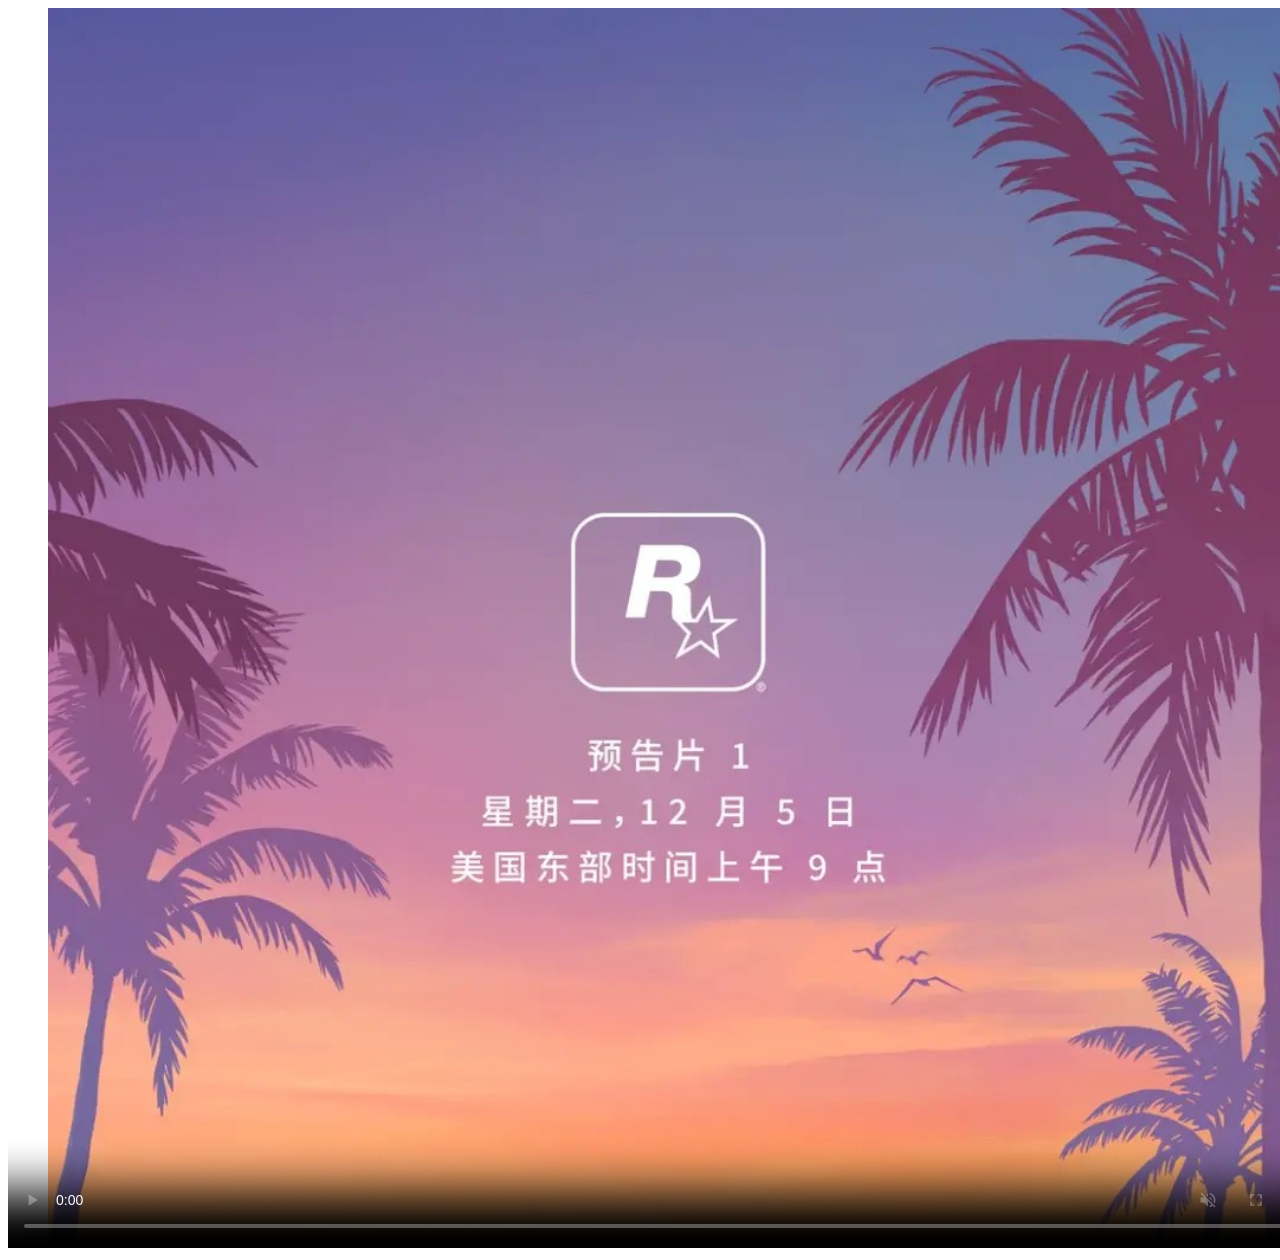
==== index.html @ 61b98185 "Update index.html" ====
<!DOCTYPE html>
<html>
<head>
    <meta charset="utf-8">
    <title>测试使用</title>
</head>
<body>
     <video width="1320" height="1240" poster="D.jpg" preload="metadata" src="movie.mp4"
     controls autoplay loop muted>
     <source src="movie.mp4" type="video/mp4">
     <source src="movie.ogg" type="video/ogg"
     你的浏览器不支持video标签。
     <track src="subtitles_no.vtt" kind="subtitles" srclang="no" label="Norwegian">
    </video>
</body>
</html>
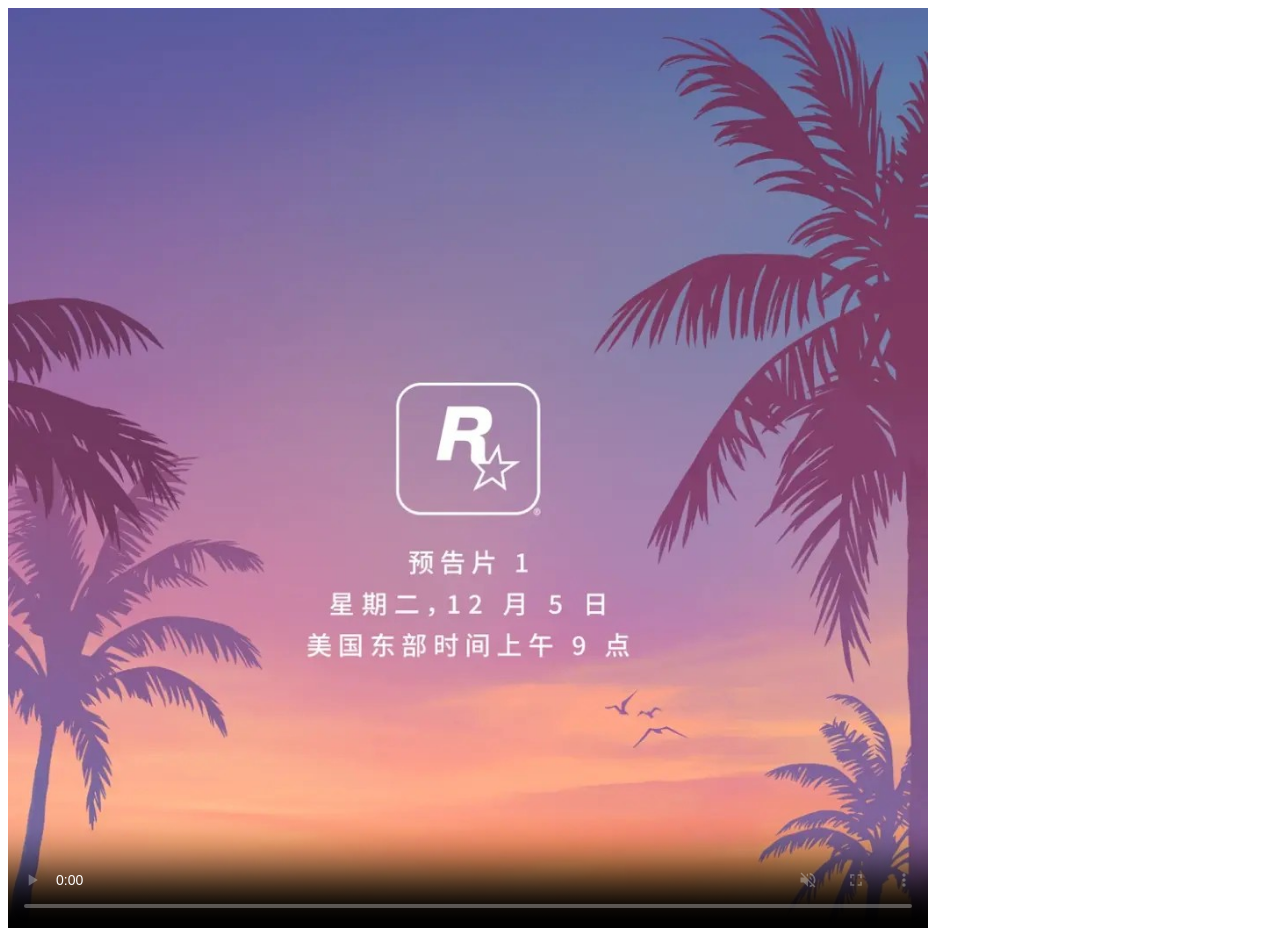
==== commit 17a465ff: "Update index.html" ====
--- a/index.html
+++ b/index.html
@@ -5,7 +5,7 @@
     <title>测试使用</title>
 </head>
 <body>
-     <video width="1320" height="1240" poster="D.jpg" preload="metadata" src="movie.mp4"
+     <video width="920" height="920" poster="D.jpg" preload="metadata" src="movie.mp4"
      controls autoplay loop muted>
      <source src="movie.mp4" type="video/mp4">
      <source src="movie.ogg" type="video/ogg"
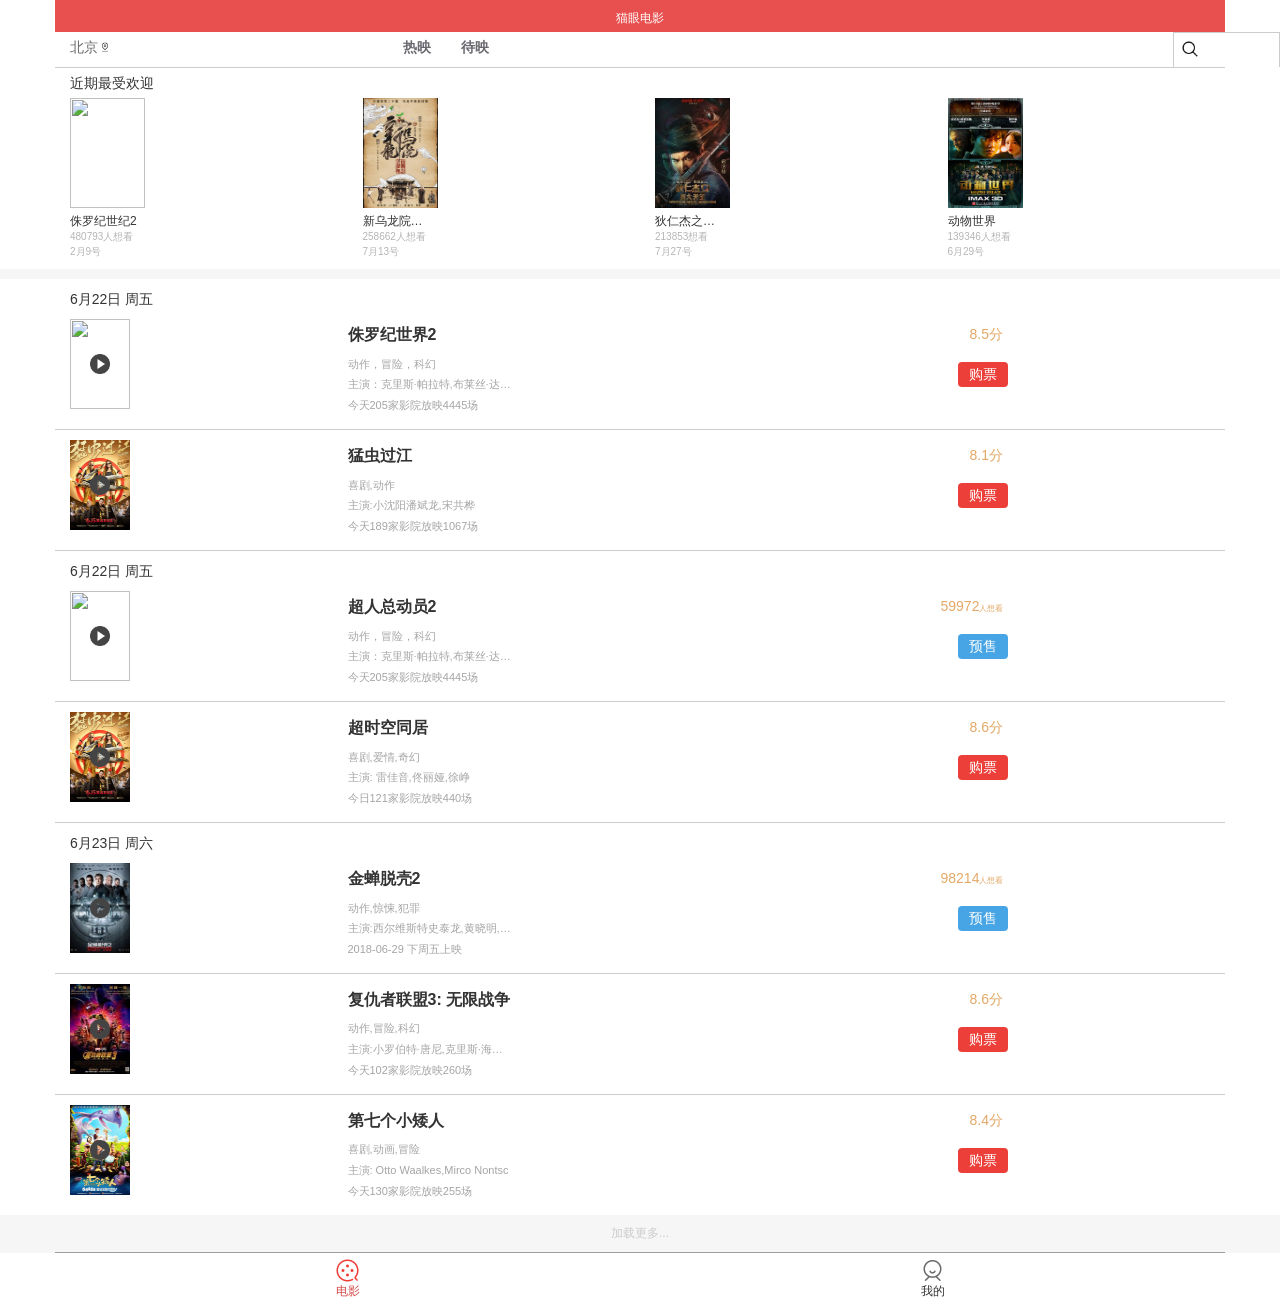
==== commit 817b07a8: "Add files via upload" ====
--- a/index.html
+++ b/index.html
@@ -1,16 +1,221 @@
-<!DOCTYPE html>
-<html>
-<head>
-    <meta charset="utf-8">
-    <title>测试使用</title>
-</head>
-<body>
-     <video width="920" height="920" poster="D.jpg" preload="metadata" src="movie.mp4"
-     controls autoplay loop muted>
-     <source src="movie.mp4" type="video/mp4">
-     <source src="movie.ogg" type="video/ogg"
-     你的浏览器不支持video标签。
-     <track src="subtitles_no.vtt" kind="subtitles" srclang="no" label="Norwegian">
-    </video>
-</body>
-</html>
+<!DOCTYPE html>
+<html>
+	<head>
+		<meta charset="utf-8">
+		<meta name="viewport" content="width=device-width, initial-scale=1.0 ,maximun-scale=1.0,minimun-scale=1.0">
+		<title></title>
+		<link rel="stylesheet" href="css/bootstrap.min.css">
+		<link rel="stylesheet" href="css/in.css">
+	</head>
+	<body>
+		<div class="o">
+			<div class="container top">
+				<div class="row head">
+					<div class="col-xs-12" id="tq" >
+						<span>猫眼电影</span>
+					</div>
+				</div>
+				<div class="row one">
+					<div class="col-xs-3" id="dq">
+						<p>北京</p>
+						<div class="sj">
+							<img src="img/wz.png" alt="">
+						</div>
+					</div>
+					<div class="col-xs-7" id="nav">
+						<p>热映</p>
+						<p>待映</p>
+					</div>
+					<div class="col-xs-1" id="d3">
+						<img src="img/ss.png" alt="">
+					</div>
+				</div>
+				<div class="two">
+					<div class="row hd">
+						<div class="col-xs-12" >
+							<span>近期最受欢迎</span>
+						</div>
+					</div>
+					<div class="row ct">
+						<div class="col-xs-3" id="t1">
+							<img src="img/movie-21.jpg" alt="">
+							<p class="ellipsis">侏罗纪世纪2</p>
+							<span>480793人想看</span>
+							<span>2月9号</span>
+						</div>
+						<div class="col-xs-3">
+							<img src="img/movie-12.jpg" alt="">
+							<p class="ellipsis">新乌龙院之***</p>
+							<span>258662人想看</span>
+							<span>7月13号</span>
+						</div>
+						<div class="col-xs-3">
+							<img src="img/movie-13.jpg" alt="">
+							<p class="ellipsis">狄仁杰之四***</p>
+							<span>213853想看</span>
+							<span>7月27号</span>
+						</div>
+						<div class="col-xs-3">
+							<img src="img/movie-14.jpg" alt="">
+							<p class="ellipsis">动物世界</p>
+							<span>139346人想看</span>
+							<span>6月29号</span>
+						</div>
+					</div>
+				</div>
+			</div>
+		</div>
+		<div class="t">
+			<div class="container">
+				<div class="row container" id="thead">
+					<p>6月22日&nbsp;周五</p>
+				</div>
+				<div class="row" id="tt1">
+					<div class="col-xs-3" id="timg" >
+						<img src="img/movie-21.jpg" alt="" id="ttp">
+						<img src="img/bf.png" alt="" id="bf">
+					</div>
+					<div class="col-xs-6" id="ttext">
+						<a href="two.html"><p>侏罗纪世界2</p></a>
+						<span>动作，冒险，科幻</span>
+						<span class="wz">主演：克里斯·帕拉特,布莱丝·达拉斯</span>
+						<span>今天205家影院放映4445场</span>
+					</div>
+					<div class="col-xs-3 gp" id="gp">
+						<p>8.5分</p>
+						<button>购票</button>
+					</div>
+				</div>
+				<div class="row" id="tt1">
+					<div class="col-xs-3" id="timg" >
+						<img src="img/movie-2.jpg" alt="" id="ttp">
+						<img src="img/bf.png" alt="" id="bf">
+					</div>
+					<div class="col-xs-6" id="ttext">
+						<p>猛虫过江</p>
+						<span>喜剧,动作</span>
+						<span class="wz">主演:小沈阳潘斌龙,宋共桦</span>
+						<span>今天189家影院放映1067场</span>
+					</div>
+					<div class="col-xs-3 gp" id="gp">
+						<p>8.1分</p>
+						<button>购票</button>
+					</div>
+				</div>
+			</div>
+			<div class="container">
+				<div class="row container" id="thead">
+					<p>6月22日&nbsp;周五</p>
+				</div>
+				<div class="row" id="tt1">
+					<div class="col-xs-3" id="timg" >
+						<img src="img/movie-21.jpg" alt="" id="ttp">
+						<img src="img/bf.png" alt="" id="bf">
+					</div>
+					<div class="col-xs-6" id="ttext">
+						<p>超人总动员2</p>
+						<span>动作，冒险，科幻</span>
+						<span class="wz">主演：克里斯·帕拉特,布莱丝·达拉斯</span>
+						<span>今天205家影院放映4445场</span>
+					</div>
+					<div class="col-xs-3 yg" id="gp">
+						<p>59972<span>人想看</span></p>
+						<button>预售</button>
+					</div>
+				</div>
+				<div class="row" id="tt1">
+					<div class="col-xs-3" id="timg" >
+						<img src="img/movie-2.jpg" alt="" id="ttp">
+						<img src="img/bf.png" alt="" id="bf">
+					</div>
+					<div class="col-xs-6" id="ttext">
+						<p>超时空同居</p>
+						<span>喜剧,爱情,奇幻</span>
+						<span class="wz">主演: 雷佳音,佟丽娅,徐峥</span>
+						<span>今日121家影院放映440场</span>
+					</div>
+					<div class="col-xs-3 gp" id="gp">
+						<p>8.6分</p>
+						<button>购票</button>
+					</div>
+				</div>
+			</div>
+			<div class="container">
+				<div class="row container" id="thead">
+					<p>6月23日&nbsp;周六</p>
+				</div>
+				<div class="row" id="tt1">
+					<div class="col-xs-3" id="timg" >
+						<img src="img/movie-8.jpg" alt="" id="ttp">
+						<img src="img/bf.png" alt="" id="bf">
+					</div>
+					<div class="col-xs-6" id="ttext">
+						<p>金蝉脱壳2</p>
+						<span>动作,惊悚,犯罪</span>
+						<span class="wz">主演:西尔维斯特史泰龙,黄晓明,戴.</span>
+						<span>2018-06-29 下周五上映</span>
+					</div>
+					<div class="col-xs-3 yg" id="gp">
+						<p>98214<span>人想看</span></p>
+						<button>预售</button>
+					</div>
+				</div>
+				<div class="row" id="tt1">
+					<div class="col-xs-3" id="timg" >
+						<img src="img/movie-9.jpg" alt="" id="ttp">
+						<img src="img/bf.png" alt="" id="bf">
+					</div>
+					<div class="col-xs-6" id="ttext">
+						<p>复仇者联盟3: 无限战争</p>
+						<span>动作,冒险,科幻</span>
+						<span class="wz">主演:小罗伯特·唐尼,克里斯·海姆斯</span>
+						<span>今天102家影院放映260场</span>
+					</div>
+					<div class="col-xs-3 gp" id="gp">
+						<p>8.6分</p>
+						<button>购票</button>
+					</div>
+				</div>
+				<div class="row" id="tt2">
+					<div class="col-xs-3" id="timg" >
+						<img src="img/movie-10.jpg" alt="" id="ttp">
+						<img src="img/bf.png" alt="" id="bf">
+					</div>
+					<div class="col-xs-6" id="ttext">
+						<p>第七个小矮人</p>
+						<span>喜剧,动画,冒险</span>
+						<span class="wz">主演: Otto Waalkes,Mirco Nontsc</span>
+						<span>今天130家影院放映255场</span>
+					</div>
+					<div class="col-xs-3 gp" id="gp">
+						<p>8.4分</p>
+						<button>购票</button>
+					</div>
+				</div>
+			</div>
+		</div>
+		<div class="container">
+			<div class="row bottom">
+				<div class="col-xs-12" id="tq" >
+					<span>加载更多...</span>
+				</div>
+			</div>
+		</div>
+		<div class="f">
+			<div class="container">
+				<div class="row">
+					<div class="col-xs-6" id="foot_nav">
+						<img src="img/movie_selected.png" alt="">
+						<p class="xz">电影</p>
+					</div>
+					<div class="col-xs-6" id="foot_nav">
+						<img src="img/user.png" alt="">
+						<p class="wx">我的</p>
+					</div>
+				</div>
+			</div>
+		</div>
+		<script src="js/jquery-1.12.4.js"></script>
+		<script src="js/bootstrap.min.js"></script>
+	</body>
+</html>
--- a/css/in.css
+++ b/css/in.css
@@ -0,0 +1,215 @@
+*{
+	margin: 0;
+	padding: 0;
+}
+ul li{
+	list-style: none;
+}
+a{
+	text-decoration: none;
+	color: #333333;
+}
+a:active,
+a:focus {
+	text-decoration: none; /* 去除下划线 */
+	outline: none; /* 去除焦点时的虚线边框 */
+	color: #333333;
+}
+body{
+	background-color: #f6f6f6;
+}
+.head{
+	padding: 10px 0 5px 0;
+	background-color: #e8504f;
+}
+#tq{
+	color: white;
+}
+#tq span{
+	font-size: 12px;
+	display: block;
+	text-align: center;
+}
+.o{
+	background-color: white;
+}
+.one{
+	border-bottom: 1px solid #ccc;
+}
+.one p{
+	text-align: center;
+	padding-top: 5px;
+	color: #6a696f;
+	float: left;
+}
+#dq p{
+	color: #696969;
+}
+.sj{
+	width:10px;
+	height: 10px;
+	float: right;
+	margin-top: 4px;
+	float: left;
+	margin-left: 2px;
+}
+.sj img{
+	width: 100%;
+	height: 100%;
+}
+#nav{
+}
+#nav p{
+	float: left;
+	margin: 0 15px;
+	font-weight: bold;
+}
+#nav p:first-child{
+	margin-left: 40px;
+}
+#d3{
+	border: 1px solid #ccc;
+	height: 35px;
+	border-bottom: 0;
+	position: absolute;
+	right:0;
+}
+#d3 img{
+	width: 20px;
+	height: 20px;
+	position: absolute;
+	left: 6px;
+	top: 6px;
+}
+.hd{
+	padding: 5px 0;
+}
+.two{
+	padding-bottom:10px;
+}
+.two img{
+	width:75px;
+	height: 110px;
+}
+#t1 img{
+	width:75px;
+	height: 110px;
+}
+.ct p{
+	font-size: 12px;
+	width: 70px;
+	margin: 5px 0 0 0 ;
+}
+.ct span{
+	font-size: 10px;
+	width: 70px;
+	display: block;
+	color: #b5b5b5;
+}
+.ellipsis {
+	white-space: nowrap;       /* 防止文本换行 */
+	overflow: hidden;          /* 隐藏溢出部分 */
+	text-overflow: ellipsis;   /* 显示省略号 */
+}
+.t{
+	background-color:white;
+	margin-top: 10px;
+}
+#thead{
+	padding-top: 10px;
+	margin-bottom: -10px;
+}
+.wz{
+	white-space: nowrap;       /* 防止文本换行 */
+	overflow: hidden;          /* 隐藏溢出部分 */
+	text-overflow: ellipsis;   /* 显示省略号 */
+}
+#tt1{
+	padding-top: 10px;
+	padding-bottom: 15px;
+	border-bottom: 1px solid #ccc;
+}
+#tt2{
+	padding-top: 10px;
+	padding-bottom: 15px;
+}
+#ttp{
+	width: 60px;
+	height: 90px;
+}
+#bf{
+	width: 20px;
+	height: 20px;
+	position: absolute;
+	left: 35px;
+	top: 35px;
+	background-color: rgba(253, 253, 253, 0.1);
+}
+#ttext p{
+	width: 170px;
+	margin-left: -15px;
+	font-size: 16px;
+	font-weight: bold;
+	padding-top: 5px;
+}
+#ttext span{
+	width: 164px;
+	font-size: 11px;
+	display: block;
+	margin-left: -15px;
+	margin-top: 5px;
+	color: #a5a5a5;
+}
+#gp p{
+	width: 90px;
+	color: #e4a867;
+	padding-top: 5px;
+}
+#gp p span{
+	font-size: 8px;
+}
+#gp button{
+	width: 50px;
+	height: 25px;
+	border-radius: 4px;
+	border: 0;
+	color: white;
+	margin-top: 8px;
+	margin-left: 10px;
+}
+.yg p{
+	margin-left: -7px;
+}
+.gp p{
+	margin-left: 22px;
+}
+.yg button{
+	background-color: #47a5e5;
+}
+.gp button{
+	background-color: #ec3f39;
+}
+.bottom{
+	padding: 10px 0 10px 0;
+	border-bottom: 1px solid #9e9e9e;
+}
+.bottom span{
+	color: #ccc;
+}
+.f{
+	background-color: white;
+	padding-top: 5px;
+}
+#foot_nav img{
+	width:25px;
+	height: 25px;
+	display: block;
+	margin: auto;
+}
+#foot_nav p{
+	font-size: 12px;
+	text-align: center;
+}
+.xz{
+	color: #d44848;
+}
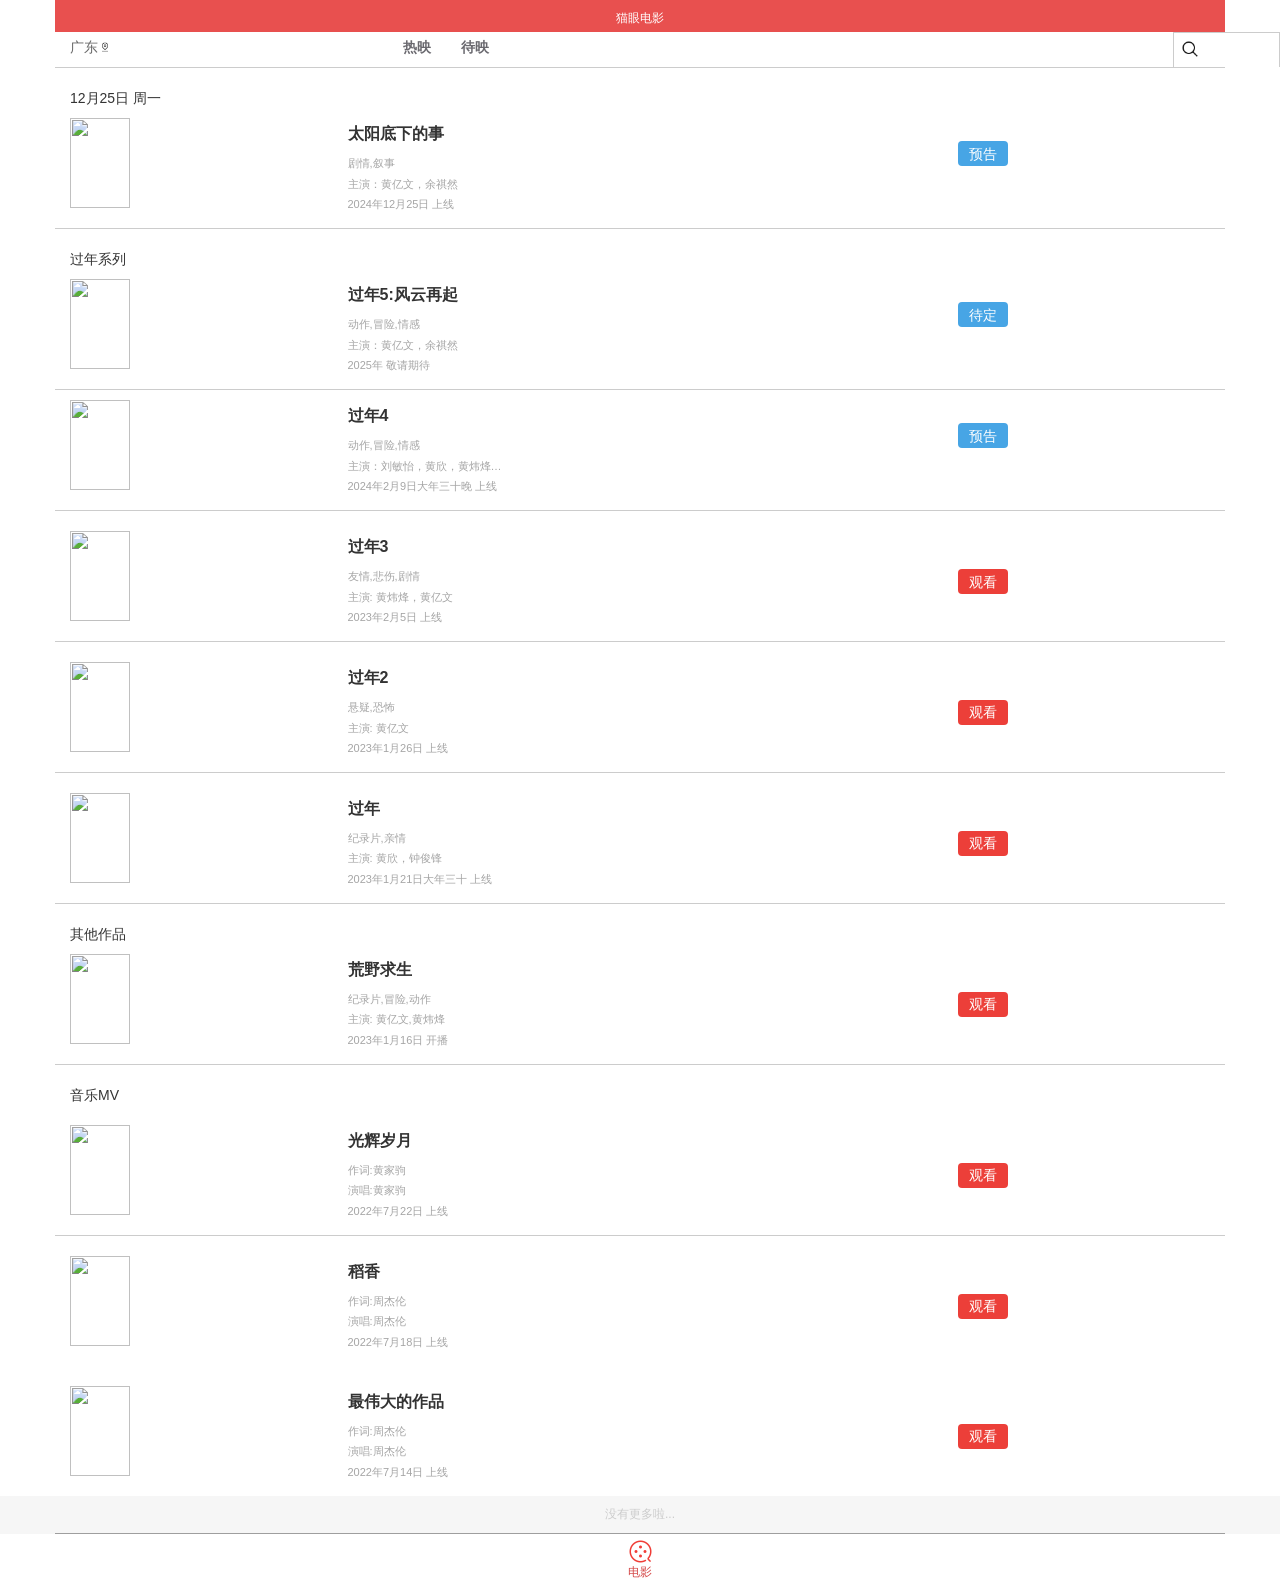
==== commit 0fe3040f: "Add files via upload" ====
--- a/index.html
+++ b/index.html
@@ -1,12 +1,12 @@
-<!DOCTYPE html>
-<html>
-	<head>
-		<meta charset="utf-8">
+<!DOCTYPE html>
+<html>
+	<head>
+		<meta charset="utf-8">
 		<meta name="viewport" content="width=device-width, initial-scale=1.0 ,maximun-scale=1.0,minimun-scale=1.0">
 		<title></title>
 		<link rel="stylesheet" href="css/bootstrap.min.css">
-		<link rel="stylesheet" href="css/in.css">
-	</head>
+		<link rel="stylesheet" href="css/in.css">
+	</head>
 	<body>
 		<div class="o">
 			<div class="container top">
@@ -17,7 +17,7 @@
 				</div>
 				<div class="row one">
 					<div class="col-xs-3" id="dq">
-						<p>北京</p>
+						<p>广东</p>
 						<div class="sj">
 							<img src="img/wz.png" alt="">
 						</div>
@@ -26,196 +26,220 @@
 						<p>热映</p>
 						<p>待映</p>
 					</div>
+					<ur>
 					<div class="col-xs-1" id="d3">
 						<img src="img/ss.png" alt="">
 					</div>
-				</div>
-				<div class="two">
-					<div class="row hd">
-						<div class="col-xs-12" >
-							<span>近期最受欢迎</span>
-						</div>
-					</div>
-					<div class="row ct">
-						<div class="col-xs-3" id="t1">
-							<img src="img/movie-21.jpg" alt="">
-							<p class="ellipsis">侏罗纪世纪2</p>
-							<span>480793人想看</span>
-							<span>2月9号</span>
-						</div>
-						<div class="col-xs-3">
-							<img src="img/movie-12.jpg" alt="">
-							<p class="ellipsis">新乌龙院之***</p>
-							<span>258662人想看</span>
-							<span>7月13号</span>
-						</div>
-						<div class="col-xs-3">
-							<img src="img/movie-13.jpg" alt="">
-							<p class="ellipsis">狄仁杰之四***</p>
-							<span>213853想看</span>
-							<span>7月27号</span>
-						</div>
-						<div class="col-xs-3">
-							<img src="img/movie-14.jpg" alt="">
-							<p class="ellipsis">动物世界</p>
-							<span>139346人想看</span>
-							<span>6月29号</span>
-						</div>
-					</div>
-				</div>
 			</div>
 		</div>
 		<div class="t">
 			<div class="container">
 				<div class="row container" id="thead">
-					<p>6月22日&nbsp;周五</p>
-				</div>
-				<div class="row" id="tt1">
-					<div class="col-xs-3" id="timg" >
-						<img src="img/movie-21.jpg" alt="" id="ttp">
-						<img src="img/bf.png" alt="" id="bf">
-					</div>
-					<div class="col-xs-6" id="ttext">
-						<a href="two.html"><p>侏罗纪世界2</p></a>
-						<span>动作，冒险，科幻</span>
-						<span class="wz">主演：克里斯·帕拉特,布莱丝·达拉斯</span>
-						<span>今天205家影院放映4445场</span>
-					</div>
-					<div class="col-xs-3 gp" id="gp">
-						<p>8.5分</p>
-						<button>购票</button>
-					</div>
-				</div>
-				<div class="row" id="tt1">
-					<div class="col-xs-3" id="timg" >
-						<img src="img/movie-2.jpg" alt="" id="ttp">
-						<img src="img/bf.png" alt="" id="bf">
-					</div>
-					<div class="col-xs-6" id="ttext">
-						<p>猛虫过江</p>
-						<span>喜剧,动作</span>
-						<span class="wz">主演:小沈阳潘斌龙,宋共桦</span>
-						<span>今天189家影院放映1067场</span>
-					</div>
-					<div class="col-xs-3 gp" id="gp">
-						<p>8.1分</p>
-						<button>购票</button>
-					</div>
-				</div>
-			</div>
-			<div class="container">
-				<div class="row container" id="thead">
-					<p>6月22日&nbsp;周五</p>
-				</div>
-				<div class="row" id="tt1">
-					<div class="col-xs-3" id="timg" >
-						<img src="img/movie-21.jpg" alt="" id="ttp">
-						<img src="img/bf.png" alt="" id="bf">
-					</div>
-					<div class="col-xs-6" id="ttext">
-						<p>超人总动员2</p>
-						<span>动作，冒险，科幻</span>
-						<span class="wz">主演：克里斯·帕拉特,布莱丝·达拉斯</span>
-						<span>今天205家影院放映4445场</span>
+					<p>12月25日&nbsp;周一</p>
+				</div><ul
+				<div class="row" id="tt1">
+					<a href="two.html">
+					<div class="col-xs-3" id="timg" >
+						<img src="https://www.freeimg.cn/i/2023/12/12/65782731e364a.jpg" alt="" id="ttp">
+					</div>
+					<div class="col-xs-6" id="ttext">
+						<p>太阳底下的事</p>
+						<span>剧情,叙事</span>
+						<span class="wz">主演：黄亿文，余祺然</span>
+						<span>2024年12月25日 上线</span>
 					</div>
 					<div class="col-xs-3 yg" id="gp">
-						<p>59972<span>人想看</span></p>
-						<button>预售</button>
-					</div>
-				</div>
-				<div class="row" id="tt1">
-					<div class="col-xs-3" id="timg" >
-						<img src="img/movie-2.jpg" alt="" id="ttp">
-						<img src="img/bf.png" alt="" id="bf">
-					</div>
-					<div class="col-xs-6" id="ttext">
-						<p>超时空同居</p>
-						<span>喜剧,爱情,奇幻</span>
-						<span class="wz">主演: 雷佳音,佟丽娅,徐峥</span>
-						<span>今日121家影院放映440场</span>
-					</div>
-					<div class="col-xs-3 gp" id="gp">
-						<p>8.6分</p>
-						<button>购票</button>
-					</div>
-				</div>
-			</div>
-			<div class="container">
-				<div class="row container" id="thead">
-					<p>6月23日&nbsp;周六</p>
-				</div>
-				<div class="row" id="tt1">
-					<div class="col-xs-3" id="timg" >
-						<img src="img/movie-8.jpg" alt="" id="ttp">
-						<img src="img/bf.png" alt="" id="bf">
-					</div>
-					<div class="col-xs-6" id="ttext">
-						<p>金蝉脱壳2</p>
-						<span>动作,惊悚,犯罪</span>
-						<span class="wz">主演:西尔维斯特史泰龙,黄晓明,戴.</span>
-						<span>2018-06-29 下周五上映</span>
+						<p> </p>
+						<button>预告</button></a>
+					</div>
+				</div>
+			</div>
+			<div class="container">
+				<div class="row container" id="thead">
+					<p>过年系列</p>
+				</div>
+				<div class="row" id="tt1">
+					<div class="col-xs-3" id="timg" >
+						<img src="https://www.freeimg.cn/i/2023/12/12/6578387608eff.png" alt="" id="ttp">
+					</div>
+					<div class="col-xs-6" id="ttext">
+						<p>过年5:风云再起</p>
+						<span>动作,冒险,情感</span>
+						<span class="wz">主演：黄亿文，余祺然</span>
+						<span>2025年 敬请期待</span>
 					</div>
 					<div class="col-xs-3 yg" id="gp">
-						<p>98214<span>人想看</span></p>
-						<button>预售</button>
-					</div>
-				</div>
-				<div class="row" id="tt1">
-					<div class="col-xs-3" id="timg" >
-						<img src="img/movie-9.jpg" alt="" id="ttp">
-						<img src="img/bf.png" alt="" id="bf">
-					</div>
-					<div class="col-xs-6" id="ttext">
-						<p>复仇者联盟3: 无限战争</p>
-						<span>动作,冒险,科幻</span>
-						<span class="wz">主演:小罗伯特·唐尼,克里斯·海姆斯</span>
-						<span>今天102家影院放映260场</span>
-					</div>
-					<div class="col-xs-3 gp" id="gp">
-						<p>8.6分</p>
-						<button>购票</button>
-					</div>
-				</div>
+						<p> </p>
+						<button>待定</button>
+					</div>
+				</div>
+				<ul>
+				<div class="row" id="tt1">
+					<a href="/moive/gn4/san.html">
+					<div class="col-xs-3" id="timg" >
+						<img src="https://www.freeimg.cn/i/2023/12/12/6578272b04028.png" alt="" id="ttp">
+					</div>
+					<div class="col-xs-6" id="ttext">
+						<p>过年4</p>
+						<span>动作,冒险,情感</span>
+						<span class="wz">主演：刘敏怡，黄欣，黄炜烽，大师傅大师傅</span>
+						<span>2024年2月9日大年三十晚 上线</span>
+					</div>
+					<div class="col-xs-3 yg" id="gp">
+						<p> </p>
+						<button>预告</button></a>
+					</div>
+				</ul>
+				<ul>
+				<div class="row" id="tt1">
+					<a href="/moive/gn3/gn3.html">
+					<div class="col-xs-3" id="timg" >
+						<img src="https://www.freeimg.cn/i/2023/12/12/6578273804591.jpg" alt="" id="ttp">
+					</div>
+					<div class="col-xs-6" id="ttext">
+						<p>过年3</p>
+						<span>友情,悲伤,剧情</span>
+						<span class="wz">主演: 黄炜烽，黄亿文</span>
+						<span>2023年2月5日 上线</span>
+					</div>
+					<div class="col-xs-3 gp" id="gp">
+						<p> <div class=""></div></p>
+						<button>观看</button></a>
+					</div>
+				</div>
+			</ul>
+				<ul>
+			<div class="row" id="tt1">
+				<a href="/moive/gn2/gn2.html">
+				<div class="col-xs-3" id="timg" >
+					<img src="https://www.freeimg.cn/i/2023/12/12/6578273739433.jpg" alt="" id="ttp">
+				</div>
+				<div class="col-xs-6" id="ttext">
+					<p>过年2</p>
+					<span>悬疑,恐怖</span>
+					<span class="wz">主演: 黄亿文</span>
+					<span>2023年1月26日 上线</span>
+				</div>
+				<div class="col-xs-3 gp" id="gp">
+					<p> <div class=""></div></p>
+					<button>观看</button></a>
+				</div>
+			</div>
+		</ul>
+			<ul>
+			<div class="row" id="tt1">
+				<a href="/moive/gn/gn.html">
+				<div class="col-xs-3" id="timg" >
+					<img src="https://www.freeimg.cn/i/2023/12/12/65782735be0a8.jpg" alt="" id="ttp">
+				</div>
+				<div class="col-xs-6" id="ttext">
+					<p>过年</p>
+					<span>纪录片,亲情</span>
+					<span class="wz">主演: 黄欣，钟俊锋</span>
+					<span>2023年1月21日大年三十 上线</span>
+				</div>
+				<div class="col-xs-3 gp" id="gp">
+					<p> <div class=""></div></p>
+					<button>观看</button></a>
+				</div>
+			</div>
+		</div>
+			<div class="container">
+				<div class="row container" id="thead">
+					<p>其他作品</p>
+				</div>
+				<ul>
+				<div class="row" id="tt1">
+					<a href="/moive/hyqs/hyqs.html">
+					<div class="col-xs-3" id="timg" >
+						<img src="https://tse3-mm.cn.bing.net/th/id/OIP-C.bk1zIrxqWBfoAk5TbE5_XQAAAA?rs=1&pid=ImgDetMain" alt="" id="ttp">
+					</div>
+					<div class="col-xs-6" id="ttext">
+						<p>荒野求生</p>
+						<span>纪录片,冒险,动作</span>
+						<span class="wz">主演: 黄亿文,黄炜烽</span>
+						<span>2023年1月16日 开播</span>
+					</div>
+					<div class="col-xs-3 gp" id="gp">
+						<p> <div class=""></div></p>
+						<button>观看</button></a>
+					</div>
+				</div>
+			</div></ul>
+			<div class="container">
+				<div class="row container" id="thead">
+					<p>音乐MV</p>
+					<ul>
+				<div class="row" id="tt1">
+					<a href="/moive/ghsy/ghsy.html">
+					<div class="col-xs-3" id="timg" >
+						<img src="http://tothesky.cn/wp-content/uploads/2010/10/16_21689_8b1ab7bac91875b1.png" alt="" id="ttp">
+					</div>
+					<div class="col-xs-6" id="ttext">
+						<p>光辉岁月</p>
+						<span>作词:黄家驹</span>
+						<span class="wz">演唱:黄家驹</span>
+						<span>2022年7月22日 上线</span>
+					</div>
+					<div class="col-xs-3 gp" id="gp">
+						<p> <div class=""></div></p>
+						<button>观看</button></a>
+					</div>
+				</div></ul>
+				<ul>
 				<div class="row" id="tt2">
-					<div class="col-xs-3" id="timg" >
-						<img src="img/movie-10.jpg" alt="" id="ttp">
-						<img src="img/bf.png" alt="" id="bf">
-					</div>
-					<div class="col-xs-6" id="ttext">
-						<p>第七个小矮人</p>
-						<span>喜剧,动画,冒险</span>
-						<span class="wz">主演: Otto Waalkes,Mirco Nontsc</span>
-						<span>今天130家影院放映255场</span>
-					</div>
-					<div class="col-xs-3 gp" id="gp">
-						<p>8.4分</p>
-						<button>购票</button>
-					</div>
+					<a href="/moive/dx/dx.html">
+					<div class="col-xs-3" id="timg" >
+						<img src="https://www.freeimg.cn/i/2023/12/12/65783de4eb9b8.jpg" alt="" id="ttp">
+					</div>
+					<div class="col-xs-6" id="ttext">
+						<p>稻香</p>
+						<span>作词:周杰伦</span>
+						<span class="wz">演唱:周杰伦</span>
+						<span>2022年7月18日 上线</span>
+					</div>
+					<div class="col-xs-3 gp" id="gp">
+						<p> <div class=""></div></p>
+						<button>观看</button>
+					</div>
+				</div></ul>
+				<ul>
+				<div class="row" id="tt2">
+					<a href="/moive/zwddzp/zwddzp.html">
+					<div class="col-xs-3" id="timg" >
+						<img src="https://ngbjimg.xy599.com/147533752462d2104593fb52.17792234.png" alt="" id="ttp">
+					</div>
+					<div class="col-xs-6" id="ttext">
+						<p>最伟大的作品</p>
+						<span>作词:周杰伦</span>
+						<span class="wz">演唱:周杰伦</span>
+						<span>2022年7月14日 上线</span>
+					</div>
+					<div class="col-xs-3 gp" id="gp">
+						<p> <div class=""></div></p>
+						<button>观看</button>
+					</div></ul>
 				</div>
 			</div>
 		</div>
 		<div class="container">
 			<div class="row bottom">
 				<div class="col-xs-12" id="tq" >
-					<span>加载更多...</span>
+					<span>没有更多啦...</span>
 				</div>
 			</div>
 		</div>
 		<div class="f">
 			<div class="container">
-				<div class="row">
-					<div class="col-xs-6" id="foot_nav">
+				<div class="row id">
+					<div class="col-xs-12" id="foot_nav">
 						<img src="img/movie_selected.png" alt="">
 						<p class="xz">电影</p>
 					</div>
-					<div class="col-xs-6" id="foot_nav">
-						<img src="img/user.png" alt="">
-						<p class="wx">我的</p>
-					</div>
 				</div>
 			</div>
 		</div>
 		<script src="js/jquery-1.12.4.js"></script>
 		<script src="js/bootstrap.min.js"></script>
-	</body>
+	</body>
 </html>
--- a/css/in.css
+++ b/css/in.css
@@ -9,9 +9,9 @@
 	text-decoration: none;
 	color: #333333;
 }
-a:active,
-a:focus {
-	text-decoration: none; /* 去除下划线 */
+a:active,
+a:focus {
+	text-decoration: none; /* 去除下划线 */
 	outline: none; /* 去除焦点时的虚线边框 */
 	color: #333333;
 }
@@ -84,20 +84,30 @@
 .hd{
 	padding: 5px 0;
 }
+.tabs ul {
+	overflow: auto;
+	white-space: nowrap;
+}
 .two{
+	overflow: auto;
+	white-space: nowrap;
 	padding-bottom:10px;
 }
 .two img{
+	overflow: auto;
+	white-space: nowrap;
 	width:75px;
 	height: 110px;
 }
 #t1 img{
+	overflow: auto;
+	white-space: nowrap;
 	width:75px;
 	height: 110px;
 }
 .ct p{
 	font-size: 12px;
-	width: 70px;
+	width: 755px;
 	margin: 5px 0 0 0 ;
 }
 .ct span{
@@ -106,10 +116,10 @@
 	display: block;
 	color: #b5b5b5;
 }
-.ellipsis {
-	white-space: nowrap;       /* 防止文本换行 */
-	overflow: hidden;          /* 隐藏溢出部分 */
-	text-overflow: ellipsis;   /* 显示省略号 */
+.ellipsis {
+	white-space: nowrap;       /* 防止文本换行 */
+	overflow: hidden;          /* 隐藏溢出部分 */
+	text-overflow: ellipsis;   /* 显示省略号 */
 }
 .t{
 	background-color:white;
@@ -123,6 +133,9 @@
 	white-space: nowrap;       /* 防止文本换行 */
 	overflow: hidden;          /* 隐藏溢出部分 */
 	text-overflow: ellipsis;   /* 显示省略号 */
+}
+ul:active{ 
+	background-color:#b5b5b5
 }
 #tt1{
 	padding-top: 10px;
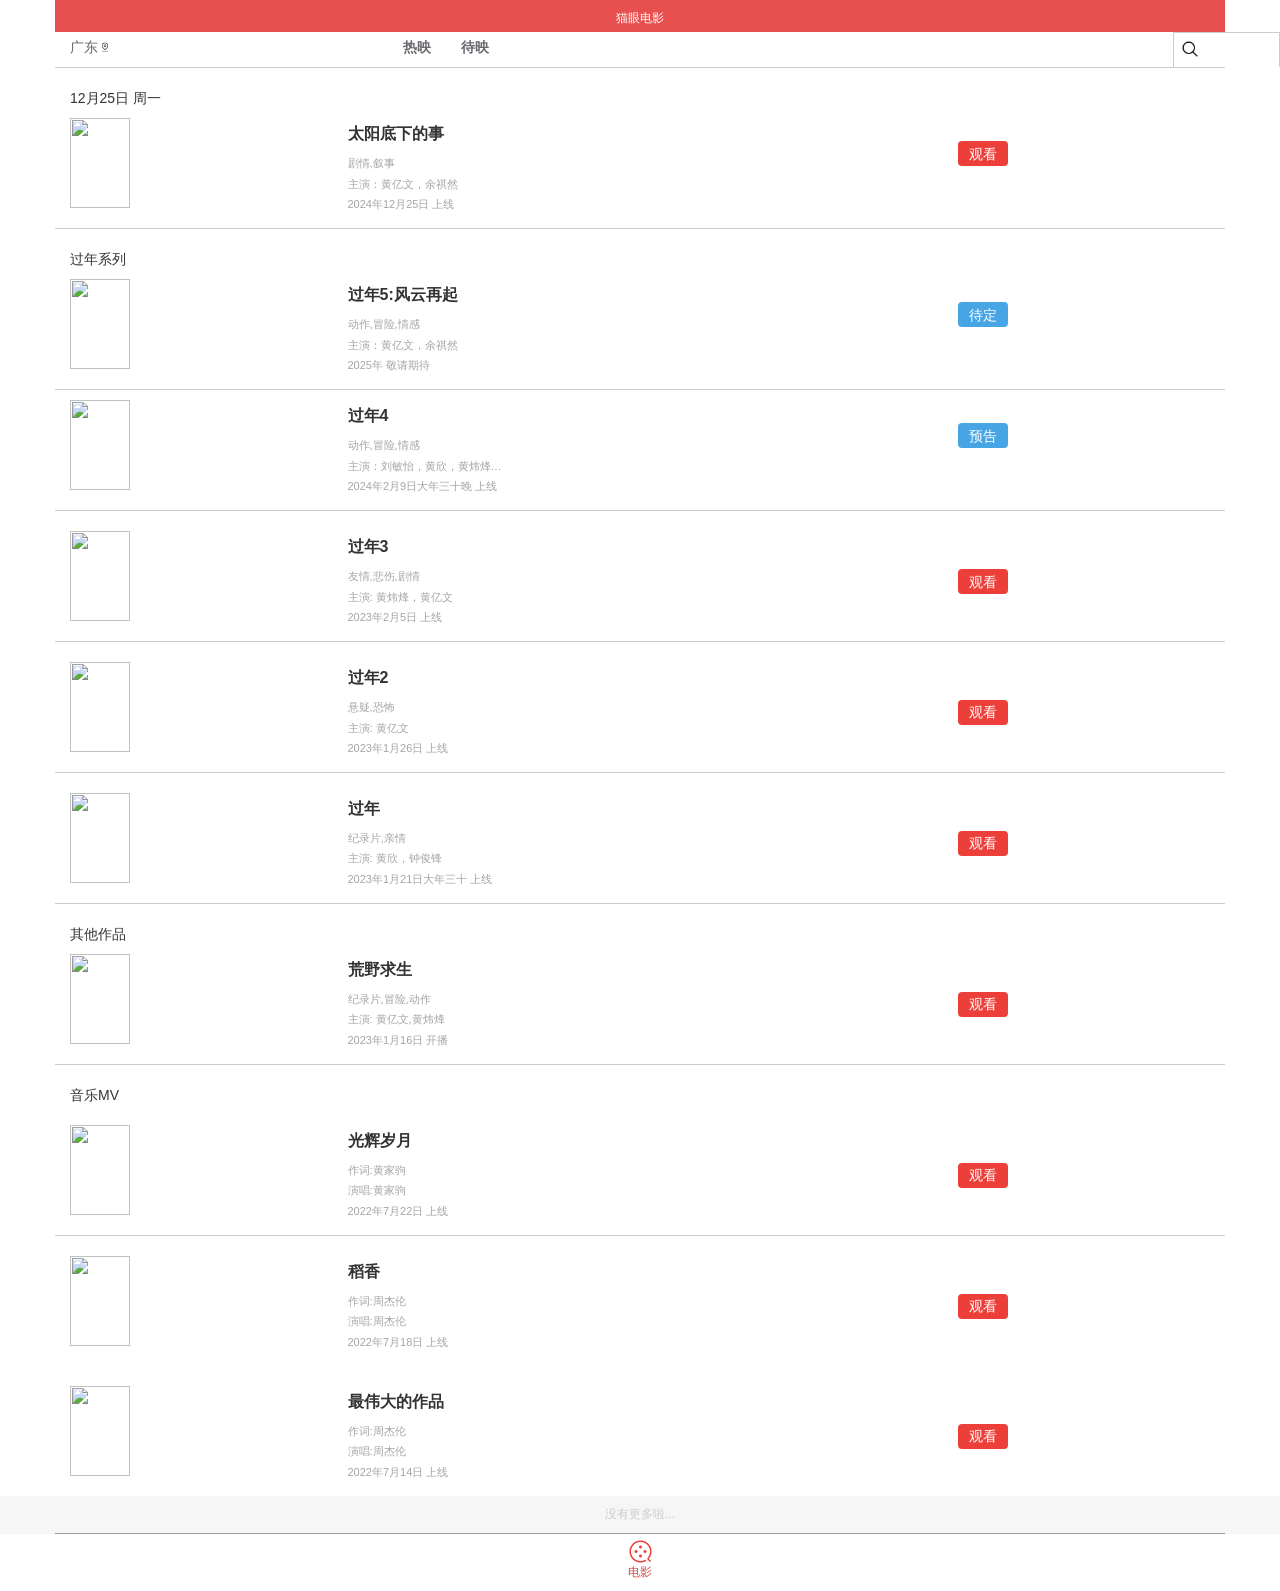
==== commit 5c63aa2b: "Update index.html" ====
--- a/index.html
+++ b/index.html
@@ -48,9 +48,9 @@
 						<span class="wz">主演：黄亿文，余祺然</span>
 						<span>2024年12月25日 上线</span>
 					</div>
-					<div class="col-xs-3 yg" id="gp">
+					<div class="col-xs-3 gp" id="gp">
 						<p> </p>
-						<button>预告</button></a>
+						<button>观看</button></a>
 					</div>
 				</div>
 			</div>
@@ -242,4 +242,4 @@
 		<script src="js/jquery-1.12.4.js"></script>
 		<script src="js/bootstrap.min.js"></script>
 	</body>
-</html>+</html>
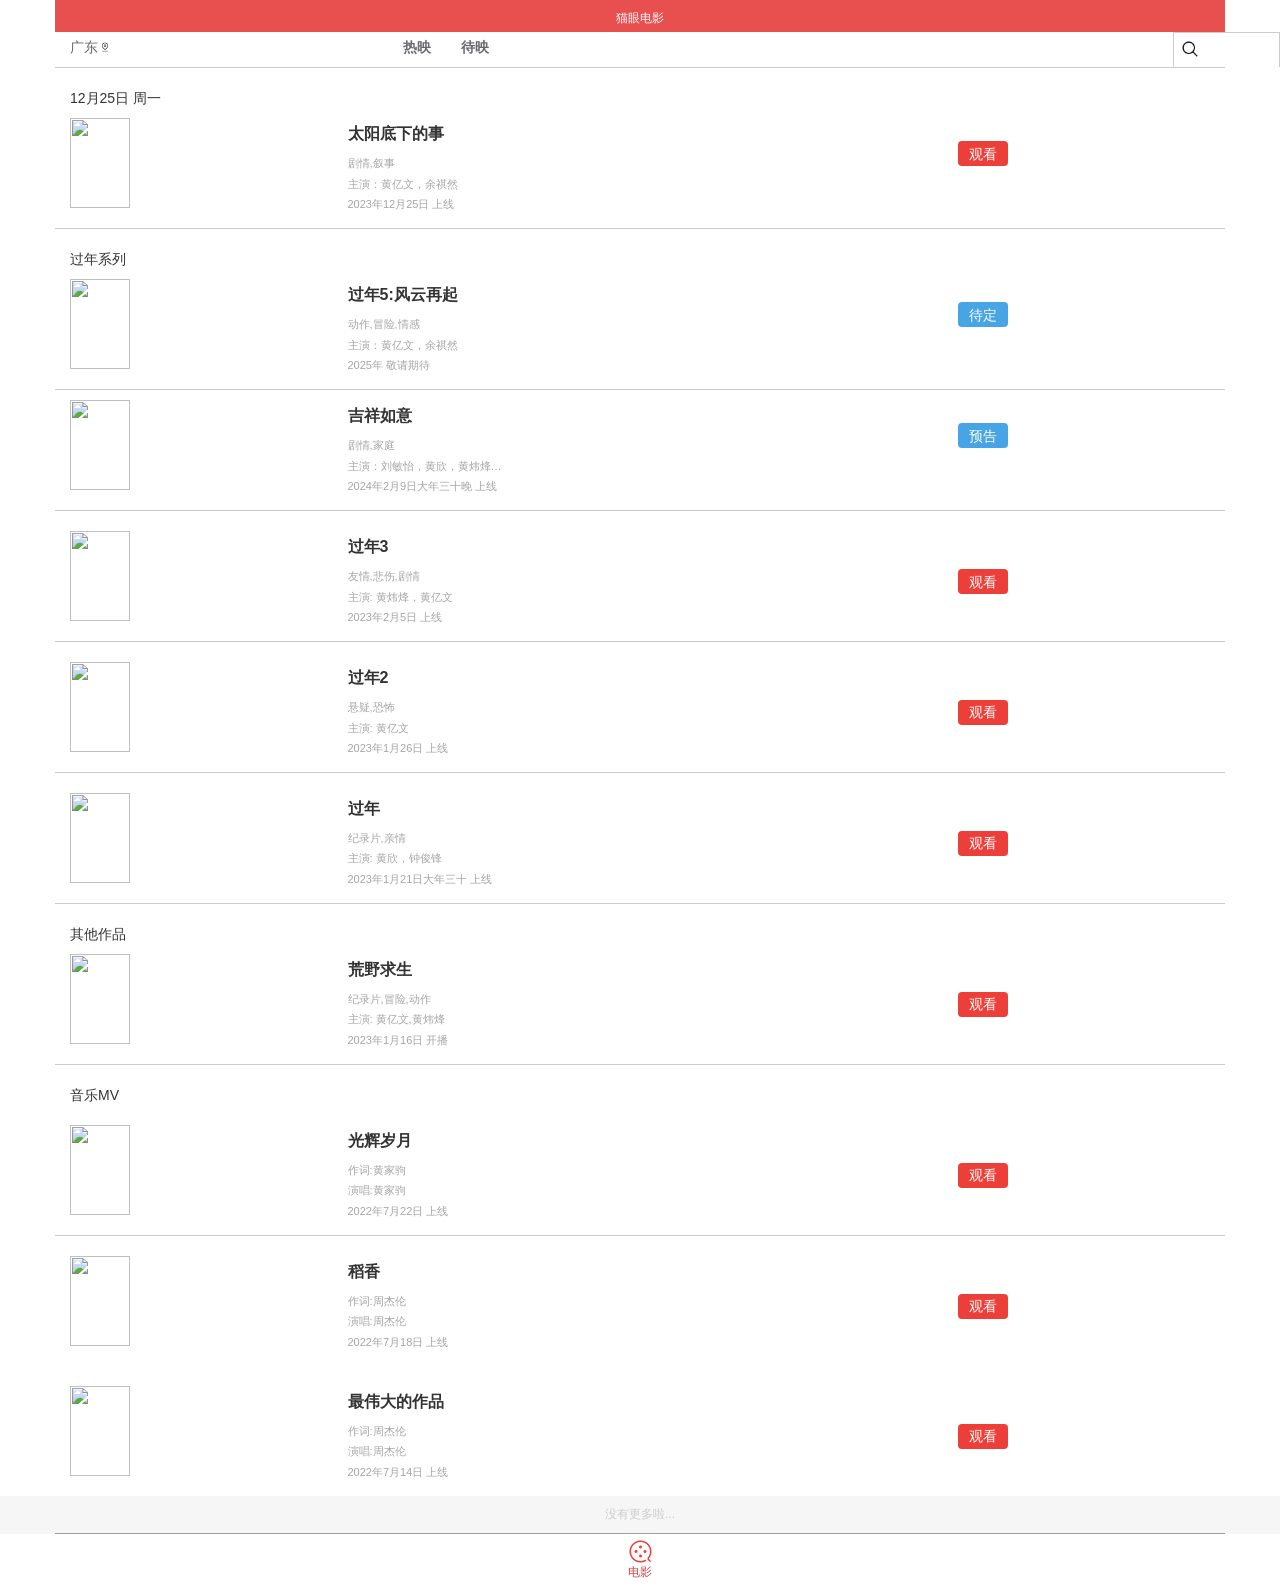
==== commit cbcee794: "Update index.html" ====
--- a/index.html
+++ b/index.html
@@ -46,7 +46,7 @@
 						<p>太阳底下的事</p>
 						<span>剧情,叙事</span>
 						<span class="wz">主演：黄亿文，余祺然</span>
-						<span>2024年12月25日 上线</span>
+						<span>2023年12月25日 上线</span>
 					</div>
 					<div class="col-xs-3 gp" id="gp">
 						<p> </p>
@@ -77,11 +77,11 @@
 				<div class="row" id="tt1">
 					<a href="/moive/gn4/san.html">
 					<div class="col-xs-3" id="timg" >
-						<img src="https://www.freeimg.cn/i/2023/12/12/6578272b04028.png" alt="" id="ttp">
-					</div>
-					<div class="col-xs-6" id="ttext">
-						<p>过年4</p>
-						<span>动作,冒险,情感</span>
+						<img src="https://www.freeimg.cn/i/2024/01/08/659c0ecbc297e.jpg" alt="" id="ttp">
+					</div>
+					<div class="col-xs-6" id="ttext">
+						<p>吉祥如意</p>
+						<span>剧情,家庭</span>
 						<span class="wz">主演：刘敏怡，黄欣，黄炜烽，大师傅大师傅</span>
 						<span>2024年2月9日大年三十晚 上线</span>
 					</div>
